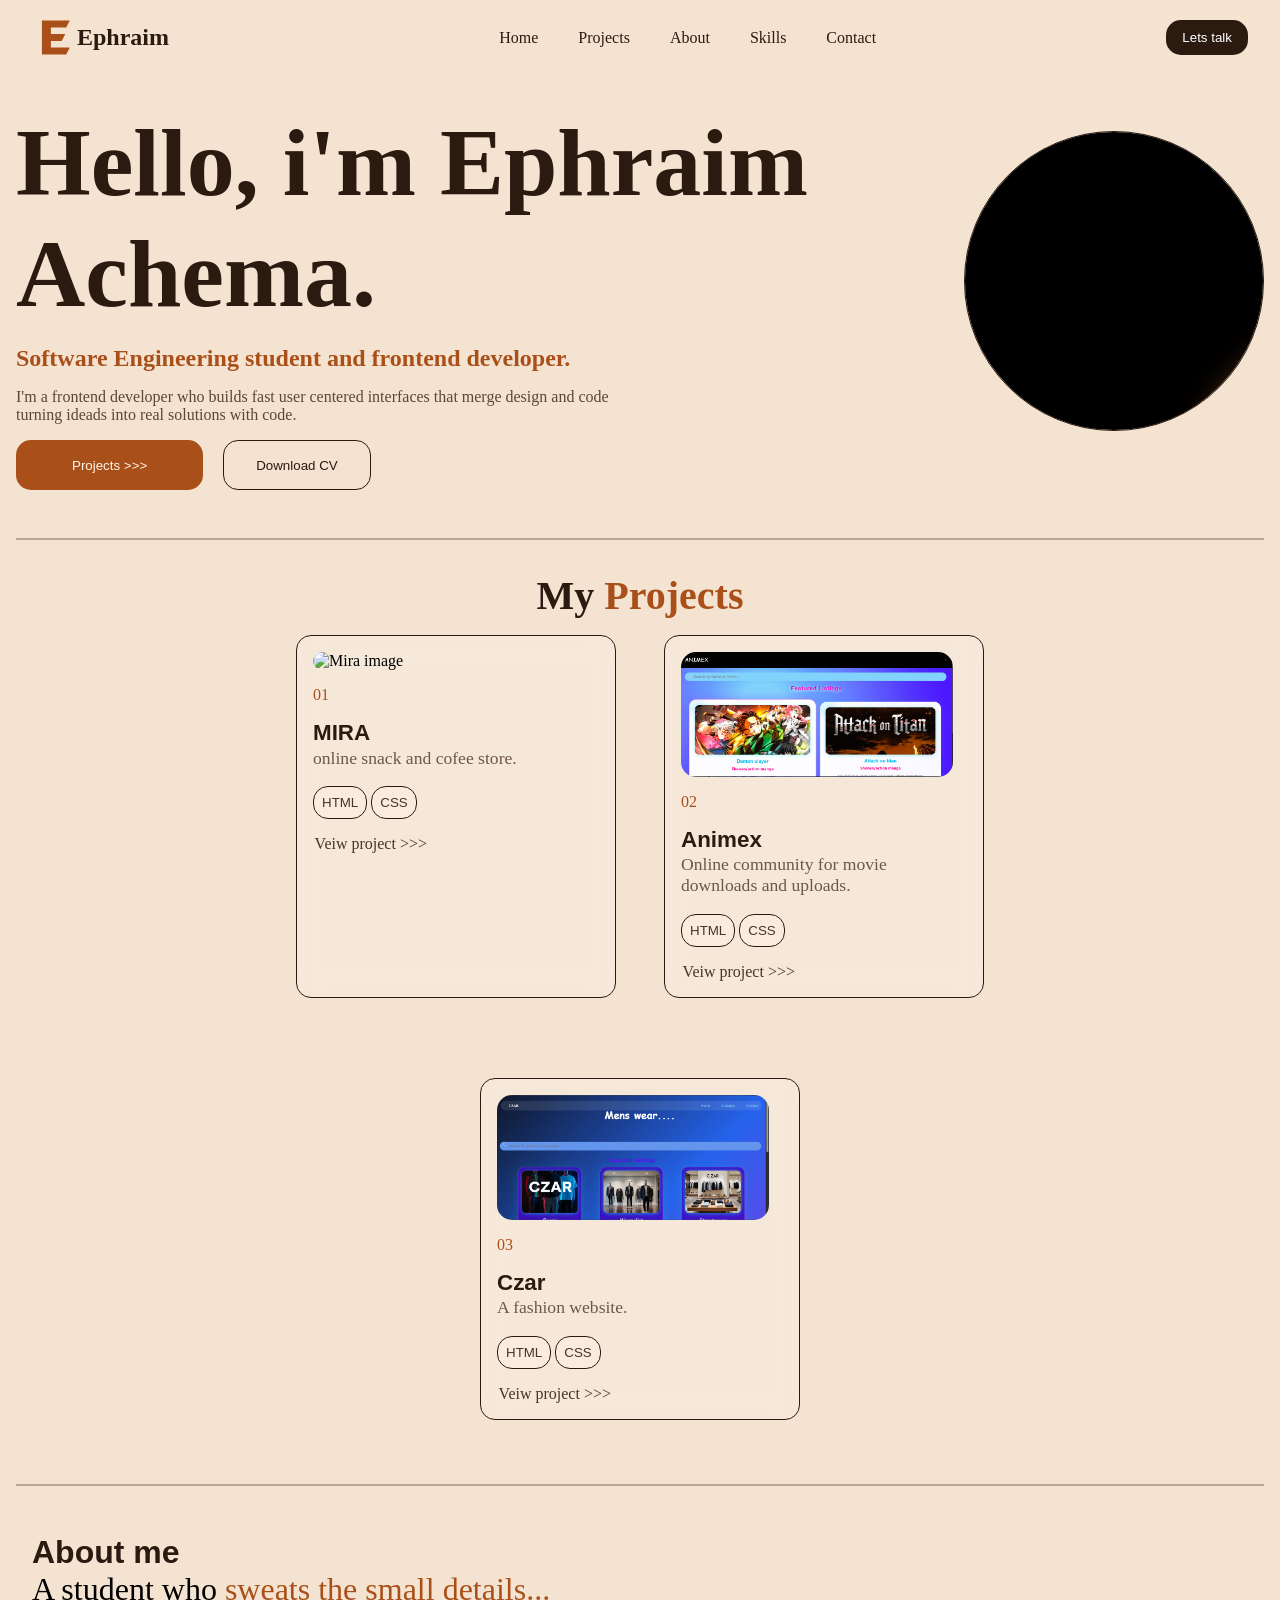
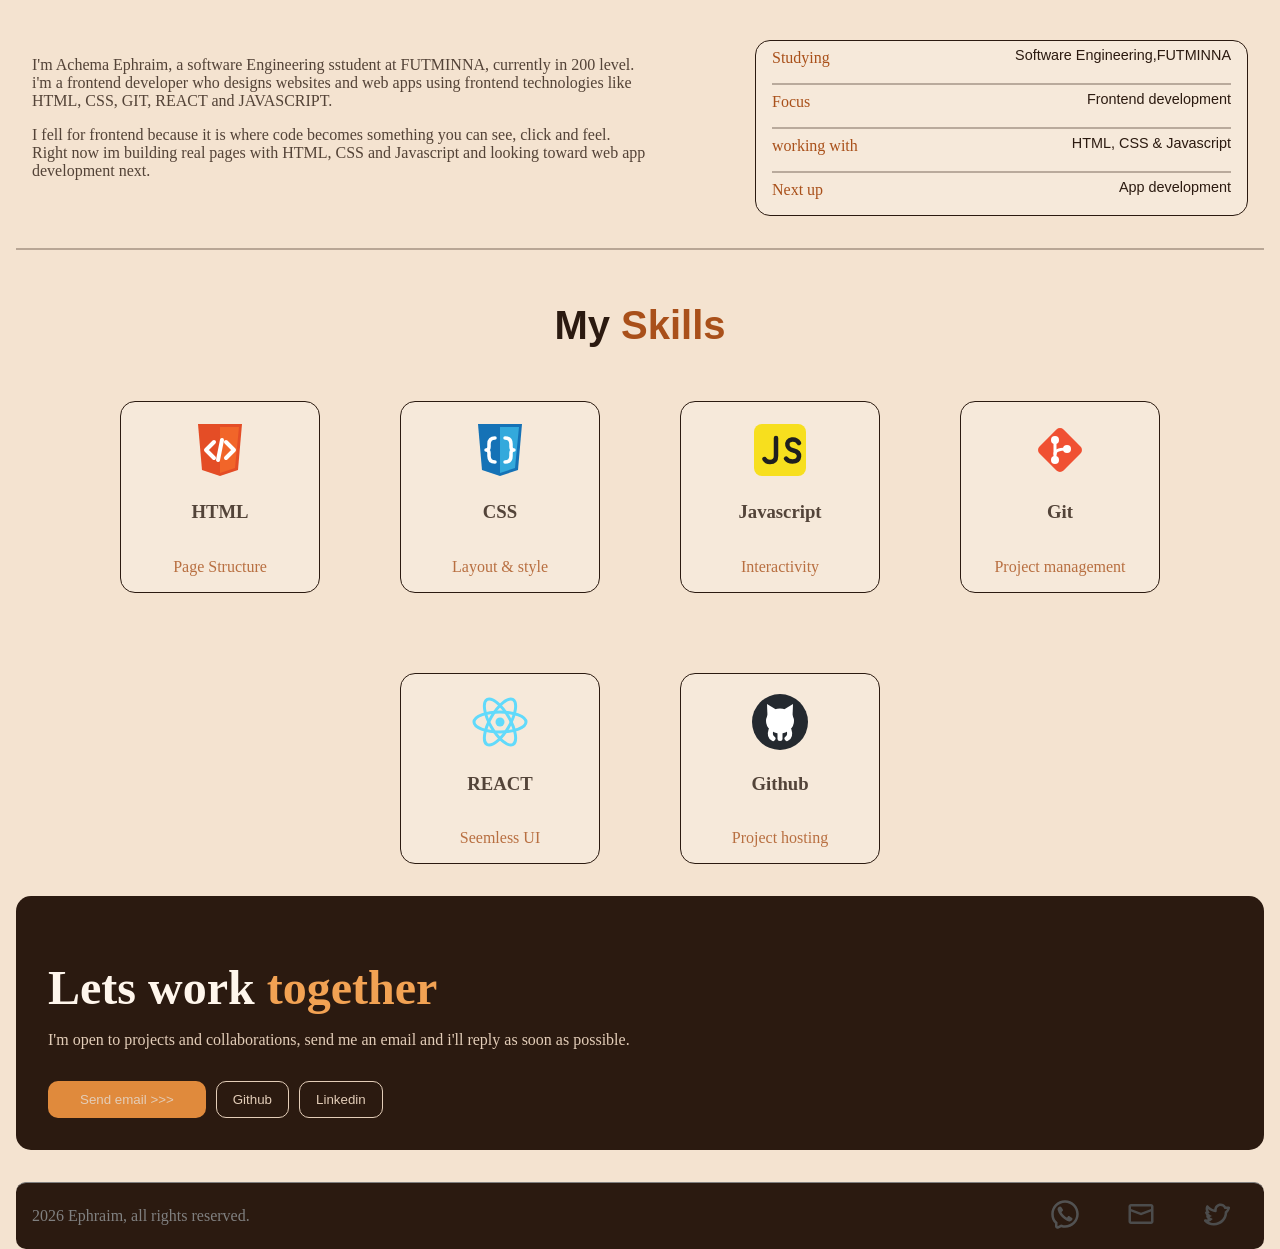
==== porfolio.html @ 6b2c6b41 "Add files via upload" ====
<!DOCTYPE html>
<html lang="en">
<head>
  <meta charset="UTF-8">
  <meta name="viewport" content="width=device-width, initial-scale=1.0">
  <title>Achema Ephraim homepage</title>
  <link rel="stylesheet" href="portfolio.css">
  <link rel="icon" type="image/svg+xml" href="favicon.svg">
</head>
<body>
  <header class="header">
    <div class="headerdiv">
      <img src="favicon.svg" width="45" height="45">
<p class="headertxt">
  Ephraim
</p>
    </div>
    <nav>
      <ul class="ul" id="ul-links">
        <li class="li"><a class="nava" href="#Home">
          Home
        </a></li>
        <li class="li"><a class="nava" href="#Projects">
          Projects
        </a></li>
        <li class="li"><a class="nava" href="#About">
          About
        </a></li>
        <li class="li"><a class="nava" href="#Skills">
          Skills
        </a></li>
        <li class="li"><a class="nava" href="#Contact">
          Contact
        </a></li>
      </ul>
    </nav>
    
    <div class="header-actions">

      <button class="headerbtn">
        <a class="headerbtna" href="#Contact"> Lets talk</a>
    </button>

      <button class="menu-toggle" id="menu-toggle" aria-label="Open menu" aria-expanded="false" aria-controls="nav-links">&#9776;</button>
    </div>
  </header>

  <main id="Home" class="hero">
    <div>
      <h1 class="herobigtext">
        Hello, i'm Ephraim<br> Achema.
      </h1>
      <h2 class="heroh2">
        Software Engineering student and frontend developer.
      </h2>
      <p class="herop">
        I'm a frontend developer who builds fast user centered interfaces that merge design and code <br>turning ideads into real solutions with code.
      </p>

      <div class="herobtndiv">
        <button class="herobtn"><a class="a" href="#Projects">
          Projects &gt;>&gt;
        </a></button>
       <button class="herobtn2"><a class="a2" href="#">
        Download CV</a></button>
      </div>
      </div>

    <div>
      <img src="Ephraim.png" alt="Ephraim" class="heroimg">
    </div>
  </main>

  <section id="Projects" class="projsec">
<h3 class="projheading">My <span class="projspan">Projects</span> </h3>
<div class="cardsecdiv">
<div class="projcard">
  <img src="Mira.png" alt="Mira image" class="cardimg">
  <p class="projnumber">01</p>
  <h4 class="cardh4">MIRA</h4>
  <p class="carddesc">
    online snack and cofee store. 
  </p>
  <div>
  <button class="btnp">HTML</button>
  <button class="btnp">CSS</button>
  </div>
  <a class="carda" href="https://achemaephraim070-lang.github.io/Mira/  ">Veiw project &gt;>&gt;</a>
</div>

<div class="projcard">
  <img src="Animex.png" alt="Mira image" class="cardimg">
  <p class="projnumber">02</p>
  <h4 class="cardh4">Animex</h4>
  <p class="carddesc">
    Online community for movie downloads and uploads. 
  </p>
  <div>
  <button class="btnp">HTML</button>
  <button class="btnp">CSS</button>
  </div>
  <a class="carda" href="https://achemaephraim070-lang.github.io/Animex/">Veiw project &gt;>&gt;</a>
</div>

<div class="projcard">
  <img src="Czar.png" alt="Mira image" class="cardimg">
  <p class="projnumber">03</p>
  <h4 class="cardh4">Czar</h4>
  <p class="carddesc">
    A fashion website. 
  </p>
  <div>
  <button class="btnp">HTML</button>
  <button class="btnp">CSS</button>
  </div>
  <a class="carda" href="https://achemaephraim070-lang.github.io/Czar/">Veiw project &gt;>&gt;</a>
</div>
</div>
  </section>

  <section class="about" id="About">
    <h3 class="Aboutheading">About me</h3>
    <p class="aboutp">A student who <span class="aboutpspan">sweats the small <span>details...</span></p>
    <div class="aboutdiv">
    <div>
    <p class="aboutdesc">   I'm Achema Ephraim, a software Engineering sstudent at FUTMINNA, currently in 200 level.<br> i'm a frontend developer who designs websites and web apps using frontend technologies like HTML, CSS, GIT, REACT and JAVASCRIPT.</p>
    <p class="aboutdesc"> I fell for frontend because it is where code becomes something you can see, click and feel.<br> Right now im building real pages with HTML, CSS and Javascript and looking toward web app development next.</p>
    </div>

    <div class="abtcard">
      <div class="aboutlinediv">
        <p class="abtcardp">Studying</p>
        <p class="abtcardpinfo">Software Engineering,FUTMINNA</p>
      </div>

       <div class="aboutlinediv">
        <p class="abtcardp">Focus</p>
        <p class="abtcardpinfo">Frontend development</p>
      </div>

       <div class="aboutlinediv">
        <p class="abtcardp">working with</p>
        <p class="abtcardpinfo">HTML, CSS & Javascript</p>
      </div>

       <div class="aboutlinediv2">
        <p class="abtcardp">Next up</p>
        <p class="abtcardpinfo">App development</p>
      </div>
    </div>
    </div>
 </section>
    <section class="skills" id="Skills">
      <h4 class="skillsheading">My <span class="skillspan">Skills</span></h4>

      <div class="skillscardsec">

        <div class="skillscard">
          <img src="html.svg" alt="html image">
          <h3 class="skillcardh">HTML</h3>
          <p class="skillsp">Page Structure</p>
        </div>

<div class="skillscard">
          <img src="css.svg" alt="html image">
          <h3 class="skillcardh">CSS</h3>
          <p class="skillsp">Layout & style</p>
        </div>

        <div class="skillscard">
          <img src="javascript.svg" alt="html image">
          <h3 class="skillcardh">Javascript</h3>
          <p class="skillsp">Interactivity</p>
        </div>

        <div class="skillscard">
          <img src="git.svg" alt="html image">
          <h3 class="skillcardh">Git</h3>
          <p class="skillsp">Project management</p>
        </div>

        <div class="skillscard">
          <img src="react.svg" alt="html image">
          <h3 class="skillcardh">REACT</h3>
          <p class="skillsp">Seemless UI</p>
        </div>

        <div class="skillscard">
          <img src="github.svg" alt="html image">
          <h3 class="skillcardh">Github</h3>
          <p class="skillsp">Project hosting </p>
        </div>


      </div>
    </section>
 

<section id="Contact" class="contact">
  <h3 class="contactheading">Lets work <span class="contactspan">together</span></h3>
  <p class="contactp">I'm open to projects and collaborations, send me an email and i'll reply as soon as possible.</p>

<div class="btnsdiv">
  <button class="emailbtn"><a class="btna" target="_blank" href="">Send email &gt;>&gt;</a></button>
  <button class="emailbtn2"><a class="btna" target="_blank" href="https://github.com/achemaephraim070-lang">Github</a></button>

   <button class="emailbtn2"><a class="btna" target="_blank" href="https://linkedin.com/in/achema-ephraim">Linkedin</a></button>
  </div>
</section>

   <footer class="footer">
    <p class="footerp">2026 Ephraim, all rights reserved.</p>
    <div class="footerlinks">
      <a href="https://wa.me/+234707269302" target="_blank"><img class="footerimg" src="whatsappp.svg" alt="icon"></a>

       <a href="mailto:achemaephraim070@gmail.com" target="_blank"><img class="footerimg" src="mail.svg" alt="icon"></a>

        <a href="https://x.com/Achephraimdon" target="_blank"><img class="footerimg" src="twitter.svg" alt="icon"></a>
    </div>
    </div>
    </div>
</footer>


  <script>
    const toggle = document.getElementById('menu-toggle');
    const menu = document.getElementById('ul-links');

    toggle.addEventListener('click', function () {
      const isOpen = menu.classList.toggle('open');
      toggle.setAttribute('aria-expanded', isOpen);
    });

    menu.addEventListener('click', function (event) {
      if (event.target.closest('a')) {
        menu.classList.remove('open');
        toggle.setAttribute('aria-expanded', 'false');
      }
    });

    document.addEventListener('click', (e) => {
    if (!Home.contains(e.target) && !btn.contains(e.target)) {
      closeMenu();
    }
  });
  </script>
</body>
</html>
---- portfolio.css ----
*{
  box-sizing: border-box;
}
html {
  scroll-behavior: smooth;
}
body{
  background:
#f4e3d0;
  margin: 0;
  padding: 0 1rem 0 1rem;
  min-height: 180vh;
}
.header{
  background:#f4e3d04d;
  backdrop-filter:blur(10px);
  -webkit-backdrop-filter:blur(10px);
  padding:0 1rem 0 1rem;
  border-radius: 2rem;
  color: #2b1a10;
  display: flex;
  justify-content:space-between;
  align-items:center;
  color: #2b1a10;
  z-index: 300;
  position:sticky;
  top:0;
}
  .headerdiv{
display: flex;
flex-direction: row;
align-items: center;
  }
.nava{
  text-decoration: none;
  color: #2b1a10;
}
.headertxt{
  color:#2b1a10;
  font-size: x-large;
  font-weight: 600;
}
.headerbtn{
  border: none;
  cursor: pointer;
  background: #2b1a10;
  color:white ;
  border-radius:15px ;
  padding: 0.6rem 1rem 0.6rem 1rem;
  transition:all 0.2s;
}
  .headerbtna{
    text-decoration: none;
    color:white;
  }

.headerbtn:hover{
  transform: translateY(-2px);
  box-shadow:  0 10px 20px #2b1a104d,
               0 10px 40px #2b1a104d;
}
.headerbtn:active{
  transform: scale(1.1);
}
.ul{
  display: flex;
  flex-direction: row;
  justify-content: space-between;
  gap: 40px;
}
.li{
  list-style: none;
  cursor: pointer;
  transition: all 0.2s;
}
.li:hover{
  transform: translateY(-2px);
  text-shadow: 0 10px 20px #2b1a104d,
               0 10px 40px #2b1a104d;
}
.li:active{
  transform: scale(1.2);
}

.header-actions {
  justify-self: end;
  display: flex;
  align-items: center;
  gap: 0.75rem;
}
.menu-toggle {
  display: none; 
  background: none;
  border: none;
  color: white;
  font-size: 1.6rem;
  line-height: 1;
  cursor: pointer;
}

.hero{
  display: flex;
  align-items: center;
  justify-content:space-between;
  padding: 0 0 3rem 0;
  gap:1rem;
  border-bottom: 2px solid #2b1a104d;
  flex-wrap: wrap;

}
.herobigtext{
  font-family:DM sans;
  color: #2b1a10;
  font-weight:800 ;
  font-size: clamp(2.5rem, 9vw, 6rem);
  margin: 2rem 0 1rem 0;
}
.heroh2{
  color: #a9501a;
  margin: 0 0 1rem 0 ;
}
.herop{
  color:  #5e4636;
}
.herobtn{
background:#a9501a ;
padding:1.1rem 3.5rem 1.1rem 3.5rem ;
border: none;
border-radius: 15px;
transition: all 0.2s;
}
.herobtn:hover{
transform: translateY(-2px);
box-shadow:  0 10px 20px #a9501a4d,
               0 10px 40px #a9501a4d;
}
.herobtn:active{
  transform: scale(1.05);
}
.herobtn2{
  background:#f4e3d0 ;
color:#2b1a10 ;
border: 0.8px solid #2b1a10;
padding:1rem 2rem 1rem 2rem ;
border-radius: 15px;
transition: all 0.2s;
}
.herobtn2:hover{
transform: translateY(-2px);
box-shadow:  0 10px 20px #2b1a104d,
               0 10px 40px #2b1a104d;
}
.herobtn2:active{
  transform: scale(1.05);
}
.a{
  text-decoration: none;
  color:#fff6ec;
}
.a2{
  text-decoration: none;
  color:#2b1a10;
}
.herobtndiv{
  display: flex;
  flex-direction: row;
  gap: 20px;
}
.heroimg{
  height: auto;
  aspect-ratio: 1;
  max-width: 100%;
  width:300px ;
  border:1px solid #2b1a10;
  border-radius: 50%;
}
.projsec{
  display:flex;
  flex-direction: column;
  align-items: center;
  border-bottom: 2px solid #2b1a104d;
  padding:2rem 0 2rem 0; 
}
.cardsecdiv{
  display: flex;
  flex-direction:row;
  justify-content: center;
  gap: 3rem;
  flex-wrap: wrap;
}
.projspan{
  color: #a9501a;
}
.projheading{
  margin: 0 0 1rem 0;
  text-align: left;
  color:#2b1a10;
  font-size:2.5rem;
  font-weight:600;
}
.cardsec{
  display: flex;

}
.projcard {
  border: 1px solid #2b1a10;
 background: rgba(255, 255, 255, 0.2) ;
  backdrop-filter: blur(12px);
  -webkit-backdrop-filter: blur(12px);
  border-radius: 15px;
  padding:1rem 1rem 1rem 1rem;
  gap:30px;
  max-width: 320px;
  width: 100%;
  margin:0 0 2rem 0;
  cursor:pointer;
  z-index: 200;
  transition: all 0.2s;
}
.projcard:hover{
  transform: scale(1.02)
       translateY(-2px);
}
.cardimg{
  display: block;
  justify-self: center;
width:95%;
height:auto;
object-fit: cover;
border-radius: 15px;
}
.projnumber{
  color:#a84f18;
  margin: 1rem 0 1rem 0;
}
.cardh4{
  color:#2b1a10;
  font-size:1.4rem;
  margin: 0 0 -1rem 0;
  font-family:Dm Arial, Helvetica, sans-serif;
  font-weight:600;
}
.carddesc{
  color:#4a3226cc;
  font-size:1.1rem;
  font-weight:300;
}
.btnp{
  background: #fff6ec4d;
  color:#4a3226;
  border:1px solid #2b1a10;
  border-radius: 15px;
  padding:0.5rem 0.5rem 0.5rem 0.5rem;
  margin: 0 0 1rem 0;
}
.carda{
  text-decoration: none;
  color:#4a3226;
  margin:0 0 0 0.1rem;
}
.carda:hover{
  transform: scale(1.3);
}
.carda:active{
  text-decoration: underline;
}
.about{
  padding: 0 1rem 2rem 1rem;
  border-bottom: 2px solid #2b1a104d;
}

.Aboutheading{
  justify-self: center;
  color:  #2b1a10;
  font-size: xx-large;
  font-weight:700 ;
  font-family:'Dm Sans', Arial, Helvetica, sans-serif;
  margin: 3rem 0 -2rem 0;
}
.aboutp{
  font-size: 2rem;
  justify-self: center;
  font-weight: 500;
}
.aboutpspan{
  color:#a9501a;
}
.aboutdesc{
  text-align: left;
  color: #2b1a10cc;
  text-wrap: wrap;
}
.aboutdiv{
  display: flex;
  justify-content: space-between;
  gap:100px;
}
.abtcard{
  background:rgba(255, 255, 255, 0.2) ;
  width: 700px;
  border-radius: 15px;
  padding: 0 1rem 0 1rem;
  border: 1px solid #2b1a10;
}
.abtcardp{
  color: #a9501a;
  text-align: left;
}
.abtcardpinfo{
  color: #2b1a10;
  font-size: 0.9rem;
  font-family:'DM Sans', Arial, Helvetica, sans-serif;
  text-align: right;
}
.aboutlinediv{
  display: flex;
  margin:-0.5rem 0 -0.5rem 0;
  justify-content: space-between;
  gap: 2rem;
  border-bottom: 2px solid #2b1a104d;

}
.skills{
display: flex;
align-items: center;
flex-direction: column;
padding: 0 0 2rem 0;
}
.skillspan{
  color: #a9501a;
  font-size: 2.5rem;
}
.skillsheading{
  color: #2b1a10;
  font-weight: 600;
  font-size: 2.5rem;
  font-family: 'DM Sans', Arial, Helvetica, sans-serif;
}
.skillscard{
  display: flex;
  flex-direction: column;
  align-items: center;
  background: rgba(255, 255, 255, 0.2) ;
 border: 1px solid #2b1a10;
 padding: 1rem 2rem 0 2rem;
 width: 200px;
 border-radius: 15px;
 cursor: pointer;
 transition: all 0.2s;
}
.skillscard:hover{
   transform: scale(1.02)
       translateY(-2px);
}
.skillscardsec{
  display: flex;
  flex-direction: row;
  align-items: space-between;
  justify-content: center;
  gap: 80px;
  flex-wrap: wrap;
}
.skillsp{
color: #a9501acc;
}
.skillcardh{
  color: #2b1a10cc;
}
.aboutlinediv2{
  display: flex;
  justify-content: space-between;
  gap: 2rem;
}
.contact{
  display: flex;
  flex-direction: column;
  background: #2b1a10;
  padding: 1rem 2rem 2rem 2rem;
  margin: 0 0 2rem 0;
  border-radius: 15px;
}
.contactheading{
color:#fff6ec;
font-size:3rem ;
font-weight: 600;
}
.contactspan{
  color: #f2a253;
}
.contactp{
  color: #e3cdb8;
  margin: -2rem 0 2rem 0;
}
  .emailbtn{
    border: none;
    background: #e08a3c;
    color: #e3cdb8;
    padding: 0.6rem 2rem 0.6rem 2rem;
    border-radius: 10px;
    transition: all 0.2s;
  }
  .emailbtn:active{
    transform: scale(1.1);
  }
  .emailbtn:hover{
    transform: translateY(-2px);
   
    box-shadow: 0 10px 20px #e08a3c4d
    0 10px 40px #e08a3c;
  }

  .emailbtn2{
    border: 0.7px solid #e3cdb8;
    background:#2b1a10;
    padding: 0.6rem 1rem 0.6rem 1rem;
    border-radius: 10px;
    transition: all0.2s;
  }
  .emailbtn2:hover{
    transform: translateY(-2px);
    box-shadow: 0 10px 20px #e08a3c4d
    0 10px 40px #e08a3c;
  }
  .emailbtn2:active{
    transform: scale(1.1);

  }
  .btna{
    color: #e3cdb8;
    text-decoration: none;
  }
  .btnsdiv{
    display: flex;
    gap: 10px;
  }

  .footer{
  background: #2b1a10;
  margin: 1rem 0 0 0;
  border-radius: 10px;
  padding: 1rem 0 1rem 0;
  display: flex;
  justify-content: space-between;
  align-items: center;
  border-top: 1px solid gray;
}
.footerp{
   color: gray;
  margin: 0 0 0 1rem;

}

.footerlinks{
  display: flex;
  padding: 0 2rem 0 2rem;
  justify-content: space-between;
  gap:30px;
}
.footerimg{
  width: 30px;
  border-radius: 1px;
  transition: all 0.2s;
  filter: invert(0.3);
  margin: 0 0 0 1rem; 
}
.footerimg:hover{
  transform: translateY(-2px);
}
.footerimg:active{
  transform: scale(1.2);
}

@media (max-width: 768px) {

.projcard {
  border: 1px solid #2b1a10;
 background: rgba(255, 255, 255, 0.2) ;
  backdrop-filter: blur(12px);
  -webkit-backdrop-filter: blur(12px);
  border-radius: 15px;
  padding:1rem 1.2rem 1rem 1.2rem;
  max-width: 80%;
  margin:0 0 2rem 0;
  cursor:pointer;
  z-index: 200;
  transition: all 0.2s;
}

.cardimg{
  border-radius: 10px;
  max-width: auto;
  height: auto;
}
.hero{
  display: flex;
  text-align: center;
  align-items: center;
  flex-direction: column-reverse;
  justify-content:space-between;
  padding: 0 0 3rem 0;
  gap:1rem;
  border-bottom: 2px solid #2b1a104d;
  flex-wrap: wrap;

}
.heroimg{
  height: 300px;
  position: top;
  width:300px ;
  border:1px solid #2b1a10;
  border-radius: 50%;
}
.herobtndiv{
  display: flex;
  justify-content: center;
  flex-direction: row;
  gap: 20px;
}

.header-actions {
    grid-column: 2;
    grid-row: 1;
  }

  .menu-toggle {
    display: block;
  }
  .ul{
    display: none;
  }
  .nava{
    color: white;
  }

  .ul.open {
    display: flex;
    flex-direction: column;
    align-items: center;
    gap: 1rem;
    position: absolute;
    top: 100%;
    left: 0;
    border-radius: 10px;
    right: 0;
    padding: 1rem 0rem 1rem 0rem;
    background: #2b1a104d;
    border-top: 1px solid rgba(255, 255, 255, 0.1);
  }
  .aboutdiv{
  display: flex;
  justify-content: space-between;
  flex-direction: column-reverse;
  gap:100px;
}
.abtcard{
  background:rgba(255, 255, 255, 0.2) ;
  width: 370px;
  border-radius: 15px;
  margin: 0 0 -5rem 0;
  padding: 0 1rem 0 1rem;
  border: 1px solid #2b1a10;
}

.img{
  border-radius: 10px;
  max-width: 95%;
}
.footer{
  background: #1a1a1a;
  padding: 1rem 0 1rem 0;
  display: flex;
  justify-content: center;
  flex-direction: column;
  align-items: center;
  gap: 10px;
  border-top: 1px solid gray;
}
}
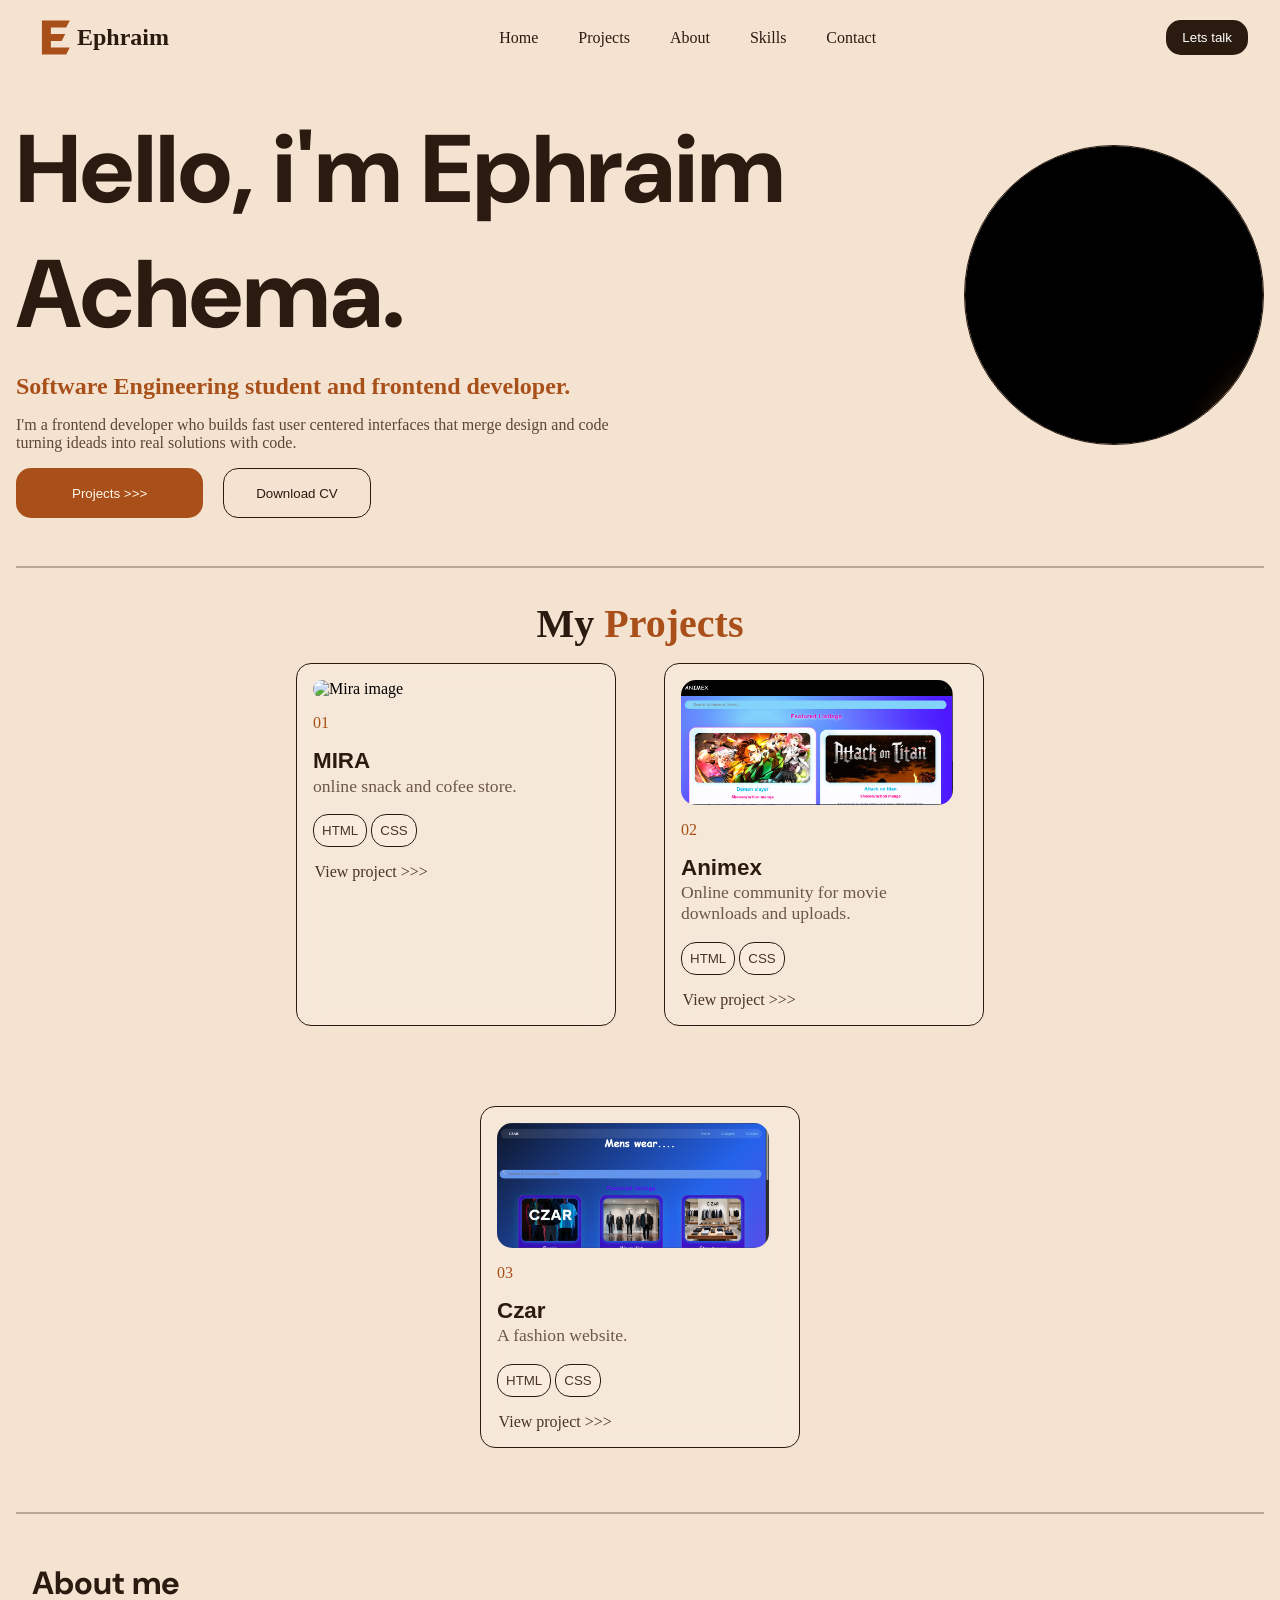
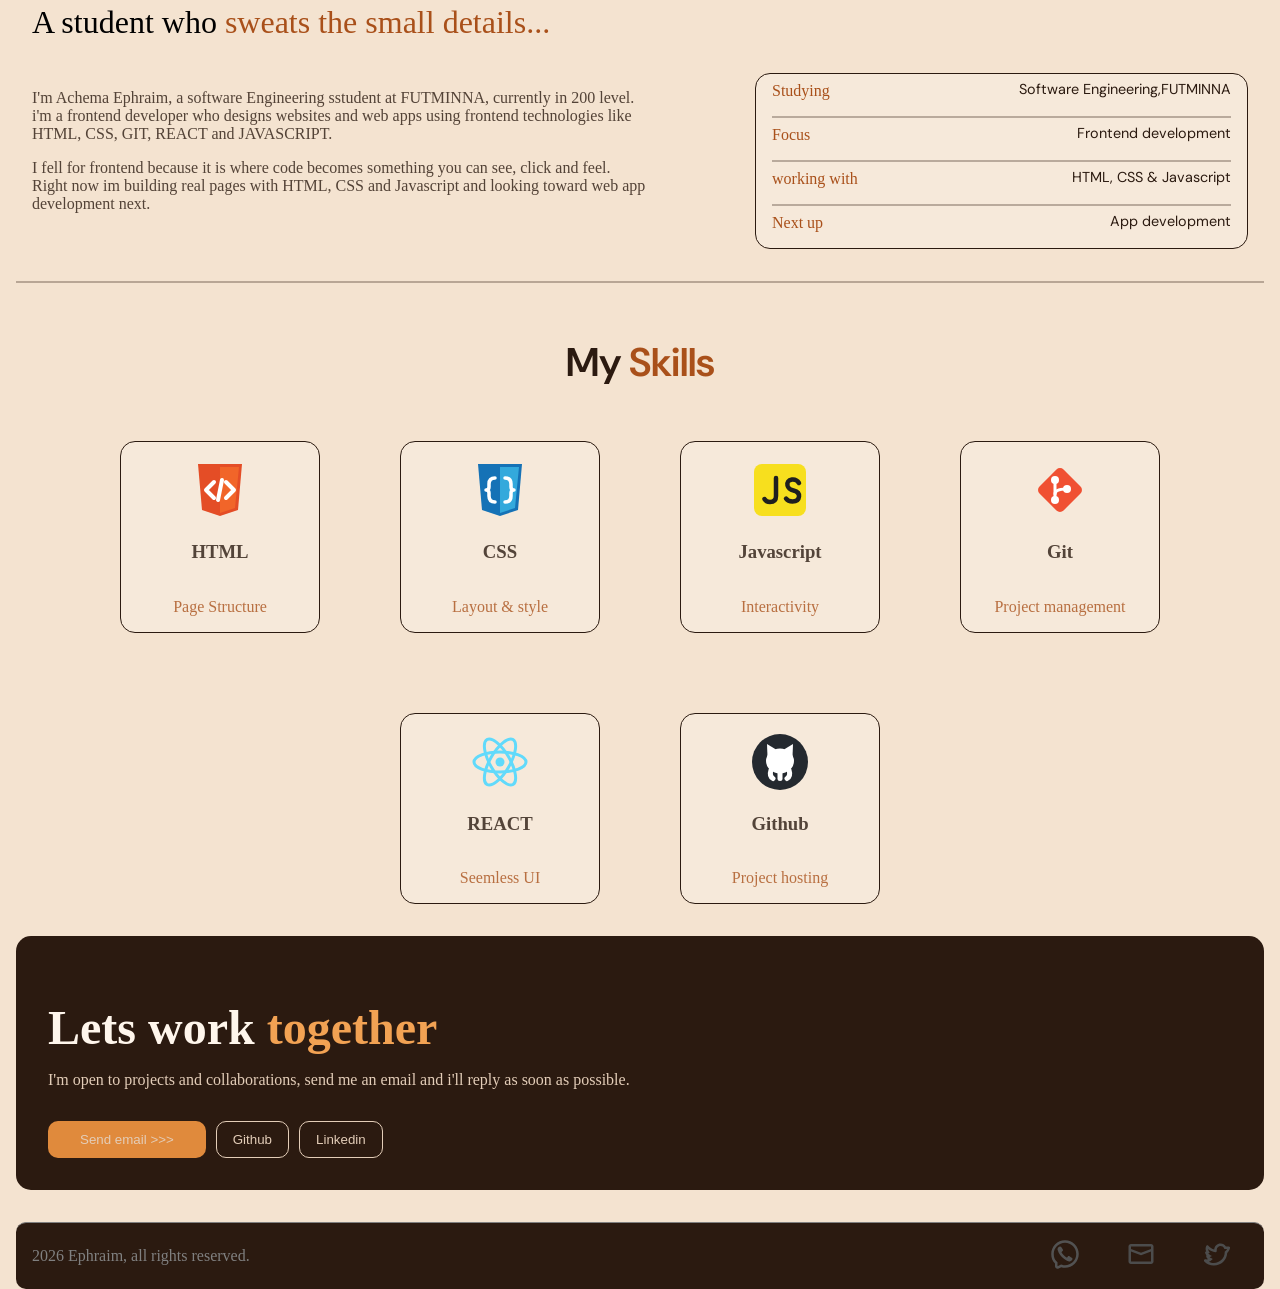
==== commit 62899ad1: "Add files via upload" ====
--- a/porfolio.html
+++ b/porfolio.html
@@ -6,6 +6,9 @@
   <title>Achema Ephraim homepage</title>
   <link rel="stylesheet" href="portfolio.css">
   <link rel="icon" type="image/svg+xml" href="favicon.svg">
+   <link rel="preconnect" href="https://fonts.googleapis.com">
+<link rel="preconnect" href="https://fonts.gstatic.com" crossorigin>
+<link href="https://fonts.googleapis.com/css2?family=Bricolage+Grotesque:wght@500;700;800&family=DM+Sans:wght@400;500;700&display=swap" rel="stylesheet">
 </head>
 <body>
   <header class="header">
@@ -85,7 +88,7 @@
   <button class="btnp">HTML</button>
   <button class="btnp">CSS</button>
   </div>
-  <a class="carda" href="https://achemaephraim070-lang.github.io/Mira/  ">Veiw project &gt;>&gt;</a>
+  <a class="carda" href="https://achemaephraim070-lang.github.io/Mira/  ">View project &gt;>&gt;</a>
 </div>
 
 <div class="projcard">
@@ -99,7 +102,7 @@
   <button class="btnp">HTML</button>
   <button class="btnp">CSS</button>
   </div>
-  <a class="carda" href="https://achemaephraim070-lang.github.io/Animex/">Veiw project &gt;>&gt;</a>
+  <a class="carda" href="https://achemaephraim070-lang.github.io/Animex/">View project &gt;>&gt;</a>
 </div>
 
 <div class="projcard">
@@ -113,7 +116,7 @@
   <button class="btnp">HTML</button>
   <button class="btnp">CSS</button>
   </div>
-  <a class="carda" href="https://achemaephraim070-lang.github.io/Czar/">Veiw project &gt;>&gt;</a>
+  <a class="carda" href="https://achemaephraim070-lang.github.io/Czar/">View project &gt;>&gt;</a>
 </div>
 </div>
   </section>
